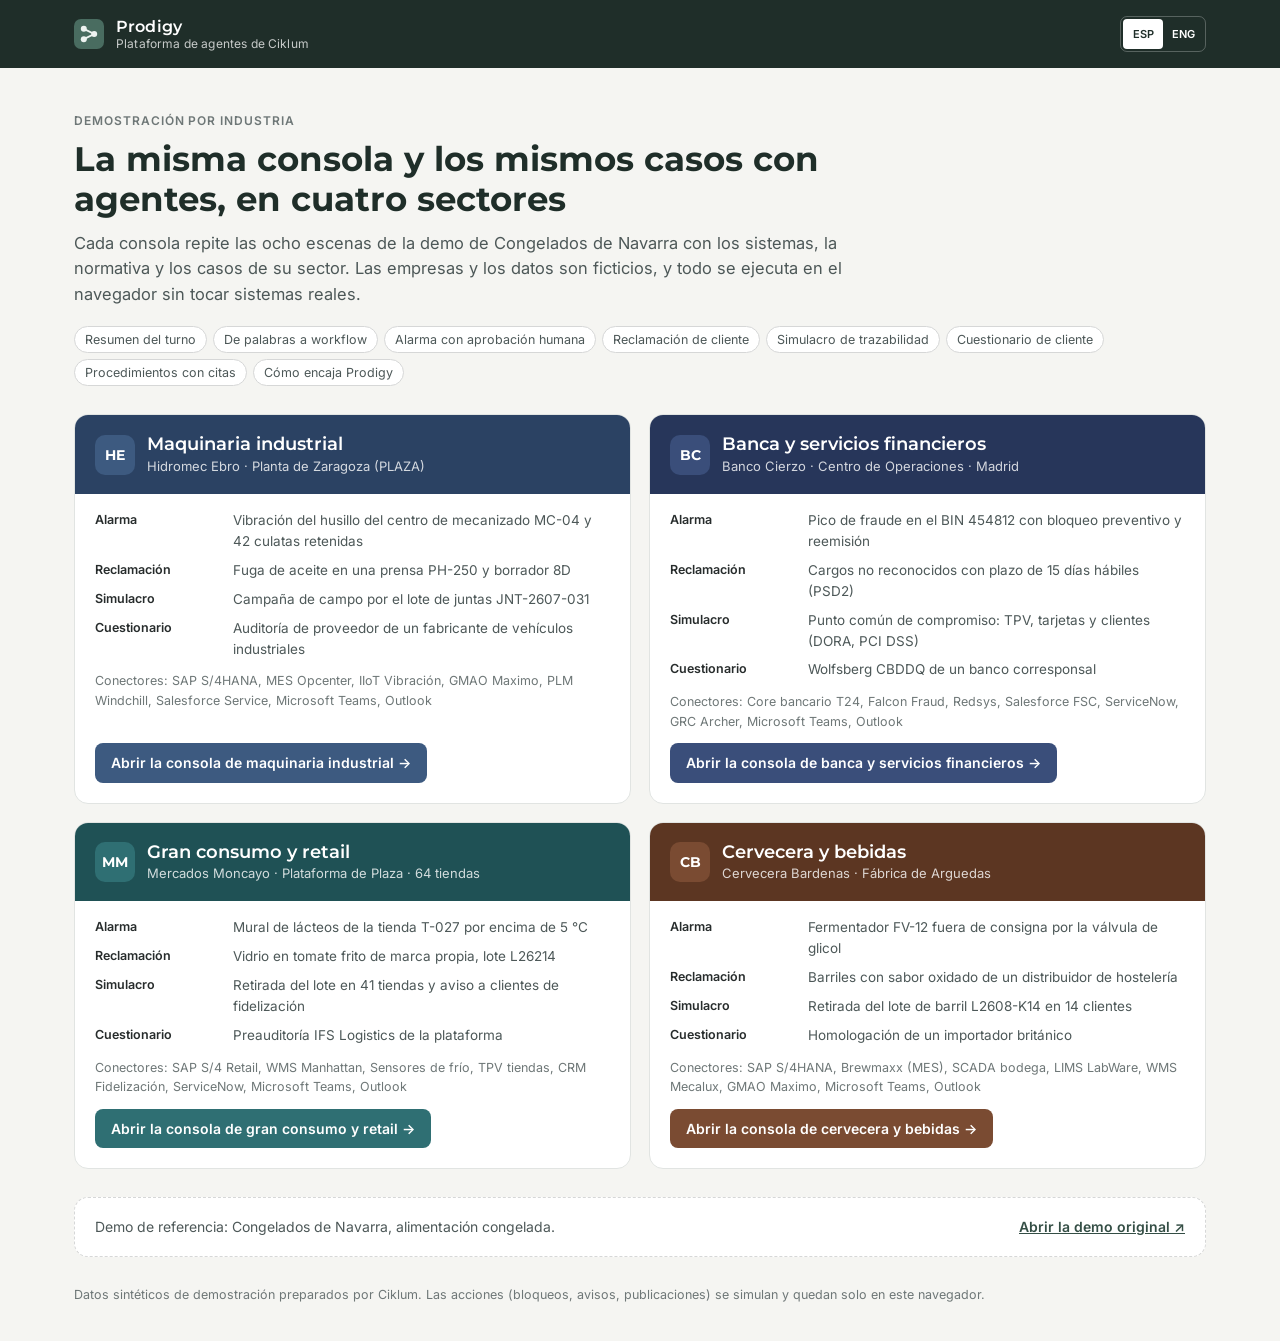
==== index.html @ 1be3459d "Publish Manuel's standalone multi-industry demo" ====
<!doctype html>
<html lang="es">
<head>
  <meta charset="utf-8">
  <meta name="viewport" content="width=device-width, initial-scale=1">
  <title>Prodigy por industria</title>
  <meta name="description" content="Cuatro consolas de Prodigy con la misma estructura y los mismos casos con agentes que la demo de Congelados de Navarra: maquinaria industrial, banca, retail y cervecera. Datos sintéticos preparados por Ciklum.">
  <meta name="theme-color" content="#344E45">
  <link rel="icon" type="image/svg+xml" href="data:image/svg+xml,%3Csvg xmlns='http://www.w3.org/2000/svg' viewBox='0 0 26 26'%3E%3Crect width='26' height='26' rx='6' fill='%23344E45'/%3E%3Cpath d='M8.5 8.5 17.5 13 8.5 17.5' fill='none' stroke='%23EEF3F1' stroke-width='1.6'/%3E%3Ccircle cx='8.5' cy='8.5' r='2.6' fill='%23EEF3F1'/%3E%3Ccircle cx='17.5' cy='13' r='2.6' fill='%23EEF3F1'/%3E%3Ccircle cx='8.5' cy='17.5' r='2.6' fill='%23EEF3F1'/%3E%3C/svg%3E">
  <link rel="preconnect" href="https://fonts.googleapis.com">
  <link rel="preconnect" href="https://fonts.gstatic.com" crossorigin>
  <link rel="stylesheet" href="https://fonts.googleapis.com/css2?family=Inter:wght@400;500;600;700&family=Montserrat:wght@500;600;700&display=swap">
  <link rel="stylesheet" href="assets/css/tokens.css">
  <style>
    * { box-sizing: border-box; }
    body { margin: 0; background: var(--bg); color: var(--ink); font: 400 15px/1.55 var(--font-body); }
    a { color: inherit; }
    .wrap { max-width: 1180px; margin: 0 auto; padding: 0 24px; }
    header.top { background: var(--cn-green-900); color: #fff; }
    header.top .wrap { display: flex; align-items: center; gap: 12px; padding-top: 16px; padding-bottom: 16px; }
    .logo { width: 30px; height: 30px; flex: none; }
    .brand { font: 600 16px/1.2 var(--font-head); letter-spacing: .01em; }
    .brand small { display: block; font: 400 12px/1.3 var(--font-body); opacity: .75; }
    .hero { padding: 44px 0 28px; }
    .kicker { font-size: 12px; font-weight: 600; letter-spacing: .08em; text-transform: uppercase; color: var(--muted); }
    h1 { font: 700 34px/1.18 var(--font-head); margin: 8px 0 12px; color: var(--cn-green-900); max-width: 820px; }
    .lead { font-size: 16.5px; color: var(--slate); max-width: 780px; margin: 0; }
    .scenes { display: flex; flex-wrap: wrap; gap: 6px; margin: 18px 0 0; padding: 0; list-style: none; }
    .scenes li { padding: 3px 10px; border: 1px solid var(--line-strong); border-radius: 999px; font-size: 12.5px; color: var(--slate); background: var(--card); }
    .grid { display: grid; grid-template-columns: repeat(2, minmax(0, 1fr)); gap: 18px; padding-bottom: 28px; }
    .ind { display: flex; flex-direction: column; background: var(--card); border: 1px solid var(--line); border-radius: 14px; overflow: hidden; }
    .ind-head { display: flex; align-items: center; gap: 12px; padding: 18px 20px; color: #fff; background: var(--c-dark); }
    .ind-av { width: 40px; height: 40px; border-radius: 10px; display: grid; place-items: center; font: 700 14px/1 var(--font-head); background: var(--c-brand); flex: none; }
    .ind-name { font: 600 18px/1.25 var(--font-head); }
    .ind-co { font-size: 13px; opacity: .8; }
    .ind-body { padding: 16px 20px 20px; display: flex; flex-direction: column; gap: 12px; flex: 1; }
    .cases { margin: 0; padding: 0; list-style: none; display: flex; flex-direction: column; gap: 8px; font-size: 13.5px; color: var(--slate); }
    .cases li { display: grid; grid-template-columns: 128px minmax(0, 1fr); gap: 10px; }
    .cases b { font-weight: 600; color: var(--ink); font-size: 12.5px; }
    .systems { font-size: 12.5px; color: var(--muted); }
    .go { margin-top: auto; align-self: flex-start; display: inline-flex; align-items: center; gap: 8px; padding: 9px 16px; border-radius: 8px; background: var(--c-brand); color: #fff; font-weight: 600; font-size: 14px; text-decoration: none; }
    .go:hover { background: var(--c-dark); }
    .go:focus-visible { outline: 3px solid var(--c-tint); outline-offset: 2px; box-shadow: 0 0 0 5px var(--c-brand); }
    .ref { display: flex; flex-wrap: wrap; align-items: center; justify-content: space-between; gap: 12px; padding: 18px 20px; margin-bottom: 28px; border: 1px dashed var(--line-strong); border-radius: 14px; background: var(--card); font-size: 14px; color: var(--slate); }
    .ref a { font-weight: 600; color: var(--cn-green-dark); }
    .langs { margin-left: auto; display: inline-flex; padding: 2px; border: 1px solid rgba(255,255,255,.25); border-radius: 7px; }
    .langs button { min-width: 40px; min-height: 30px; border: 0; border-radius: 4px; background: transparent; color: #fff; font: 600 11px/1 var(--font-body); cursor: pointer; }
    .langs button[aria-pressed="true"] { background: #fff; color: var(--cn-green-900); }
    .langs button:focus-visible { outline: 2px solid #fff; outline-offset: 2px; }
    footer { padding: 0 0 36px; font-size: 12.5px; color: var(--muted); }
    @media (max-width: 860px) {
      .grid { grid-template-columns: 1fr; }
      h1 { font-size: 26px; }
      .wrap { padding: 0 16px; }
      .cases li { grid-template-columns: 1fr; gap: 0; }
    }
  </style>
  <script src="assets/js/industries/_register.js"></script>
  <script src="assets/js/industries/maquinaria/meta.js"></script>
  <script src="assets/js/industries/banca/meta.js"></script>
  <script src="assets/js/industries/retail/meta.js"></script>
  <script src="assets/js/industries/cerveceria/meta.js"></script>
  <script src="assets/js/industries/maquinaria/en/meta.js"></script>
  <script src="assets/js/industries/banca/en/meta.js"></script>
  <script src="assets/js/industries/retail/en/meta.js"></script>
  <script src="assets/js/industries/cerveceria/en/meta.js"></script>
</head>
<body>
  <header class="top">
    <div class="wrap">
      <svg class="logo" viewBox="0 0 26 26" aria-hidden="true"><rect width="26" height="26" rx="6" fill="#496C60"/><path d="M8.5 8.5 17.5 13 8.5 17.5" fill="none" stroke="#EEF3F1" stroke-width="1.6"/><circle cx="8.5" cy="8.5" r="2.6" fill="#EEF3F1"/><circle cx="17.5" cy="13" r="2.6" fill="#EEF3F1"/><circle cx="8.5" cy="17.5" r="2.6" fill="#EEF3F1"/></svg>
      <div class="brand">Prodigy<small data-t="sub">Plataforma de agentes de Ciklum</small></div>
      <div class="langs" role="group" aria-label="Idioma / Language"><button type="button" data-lang="es" aria-pressed="true">ESP</button><button type="button" data-lang="en" aria-pressed="false">ENG</button></div>
    </div>
  </header>
  <main class="wrap">
    <section class="hero">
      <div class="kicker" data-t="kicker">Demostración por industria</div>
      <h1 data-t="h1">La misma consola y los mismos casos con agentes, en cuatro sectores</h1>
      <p class="lead" data-t="lead">Cada consola repite las ocho escenas de la demo de Congelados de Navarra con los sistemas, la normativa y los casos de su sector. Las empresas y los datos son ficticios, y todo se ejecuta en el navegador sin tocar sistemas reales.</p>
      <ul class="scenes" id="scenes" aria-label="Escenas de cada consola">
        <li>Resumen del turno</li><li>De palabras a workflow</li><li>Alarma con aprobación humana</li><li>Reclamación de cliente</li><li>Simulacro de trazabilidad</li><li>Cuestionario de cliente</li><li>Procedimientos con citas</li><li>Cómo encaja Prodigy</li>
      </ul>
    </section>
    <section class="grid" id="grid" aria-label="Industrias"></section>
    <section class="ref">
      <span data-t="ref">Demo de referencia: Congelados de Navarra, alimentación congelada.</span>
      <a href="https://giqciklum.github.io/prodigy-cn-demo/" target="_blank" rel="noopener" data-t="refa">Abrir la demo original ↗</a>
    </section>
    <footer data-t="foot">Datos sintéticos de demostración preparados por Ciklum. Las acciones (bloqueos, avisos, publicaciones) se simulan y quedan solo en este navegador.</footer>
  </main>
  <script>
    (function () {
      'use strict';
      var CASES = {
        maquinaria: [
          ['Alarma', 'Vibración del husillo del centro de mecanizado MC-04 y 42 culatas retenidas'],
          ['Reclamación', 'Fuga de aceite en una prensa PH-250 y borrador 8D'],
          ['Simulacro', 'Campaña de campo por el lote de juntas JNT-2607-031'],
          ['Cuestionario', 'Auditoría de proveedor de un fabricante de vehículos industriales']
        ],
        banca: [
          ['Alarma', 'Pico de fraude en el BIN 454812 con bloqueo preventivo y reemisión'],
          ['Reclamación', 'Cargos no reconocidos con plazo de 15 días hábiles (PSD2)'],
          ['Simulacro', 'Punto común de compromiso: TPV, tarjetas y clientes (DORA, PCI DSS)'],
          ['Cuestionario', 'Wolfsberg CBDDQ de un banco corresponsal']
        ],
        retail: [
          ['Alarma', 'Mural de lácteos de la tienda T-027 por encima de 5 °C'],
          ['Reclamación', 'Vidrio en tomate frito de marca propia, lote L26214'],
          ['Simulacro', 'Retirada del lote en 41 tiendas y aviso a clientes de fidelización'],
          ['Cuestionario', 'Preauditoría IFS Logistics de la plataforma']
        ],
        cerveceria: [
          ['Alarma', 'Fermentador FV-12 fuera de consigna por la válvula de glicol'],
          ['Reclamación', 'Barriles con sabor oxidado de un distribuidor de hostelería'],
          ['Simulacro', 'Retirada del lote de barril L2608-K14 en 14 clientes'],
          ['Cuestionario', 'Homologación de un importador británico']
        ]
      };
      var CASES_EN = {
        maquinaria: [
          ['Alarm', 'Spindle vibration on machining centre MC-04 and 42 cylinder heads on hold'],
          ['Complaint', 'Oil leak on a PH-250 press and an 8D draft'],
          ['Drill', 'Field campaign for seal batch JNT-2607-031'],
          ['Questionnaire', 'Supplier audit from an industrial vehicle manufacturer']
        ],
        banca: [
          ['Alarm', 'Fraud spike on BIN 454812 with preventive blocking and card reissue'],
          ['Complaint', 'Unrecognised card payments with a 15-business-day deadline (PSD2)'],
          ['Drill', 'Common point of compromise: terminal, cards and customers (DORA, PCI DSS)'],
          ['Questionnaire', 'Wolfsberg CBDDQ from a correspondent bank']
        ],
        retail: [
          ['Alarm', 'Dairy cabinet at store T-027 above 5 °C'],
          ['Complaint', 'Glass in own-brand tomato sauce, batch L26214'],
          ['Drill', 'Batch withdrawal from 41 stores and notice to loyalty customers'],
          ['Questionnaire', 'IFS Logistics pre-audit of the distribution centre']
        ],
        cerveceria: [
          ['Alarm', 'Fermentation vessel FV-12 off setpoint due to the glycol valve'],
          ['Complaint', 'Kegs with an oxidised taste from an on-trade distributor'],
          ['Drill', 'Recall of keg batch L2608-K14 from 14 customers'],
          ['Questionnaire', 'Supplier approval for a UK importer']
        ]
      };
      var T = {
        es: { scenes: ['Resumen del turno', 'De palabras a workflow', 'Alarma con aprobación humana', 'Reclamación de cliente', 'Simulacro de trazabilidad', 'Cuestionario de cliente', 'Procedimientos con citas', 'Cómo encaja Prodigy'], conn: 'Conectores', open: 'Abrir la consola de ' },
        en: { scenes: ['Shift summary', 'From words to workflow', 'Alarm with human approval', 'Customer complaint', 'Traceability drill', 'Customer questionnaire', 'Procedures with citations', 'How Prodigy fits'], conn: 'Connectors', open: 'Open the console for ',
          sub: 'Ciklum agent platform', kicker: 'Demo by industry', h1: 'The same console and the same agent use cases, in four sectors',
          lead: 'Each console repeats the eight scenes of the Congelados de Navarra demo with the systems, regulations and cases of its sector. Companies and data are fictitious, and everything runs in the browser without touching real systems.',
          ref: 'Reference demo: Congelados de Navarra, frozen food.', refa: 'Open the original demo ↗',
          foot: 'Synthetic demo data prepared by Ciklum. Actions (holds, notices, publications) are simulated and stay in this browser only.' }
      };
      var LANG = 'es';
      try { var qs = new URLSearchParams(location.search).get('lang'); LANG = qs === 'en' || qs === 'es' ? qs : (localStorage.getItem('prodigy-ind-lang') === 'en' ? 'en' : 'es'); localStorage.setItem('prodigy-ind-lang', LANG); } catch (e) { /* sin almacenamiento */ }
      var EN = LANG === 'en';
      document.documentElement.lang = LANG;
      if (EN) {
        document.title = 'Prodigy by industry';
        document.querySelectorAll('[data-t]').forEach(function (el) { if (T.en[el.getAttribute('data-t')]) el.textContent = T.en[el.getAttribute('data-t')]; });
        CASES = CASES_EN;
      }
      document.getElementById('scenes').innerHTML = T[LANG].scenes.map(function (x) { return '<li>' + x + '</li>'; }).join('');
      document.querySelectorAll('[data-lang]').forEach(function (b) {
        b.setAttribute('aria-pressed', String(b.getAttribute('data-lang') === LANG));
        b.addEventListener('click', function () { try { localStorage.setItem('prodigy-ind-lang', b.getAttribute('data-lang')); } catch (e) { /* */ } location.search = '?lang=' + b.getAttribute('data-lang'); });
      });
      var ORDER = ['maquinaria', 'banca', 'retail', 'cerveceria'];
      var P = window.PRODIGY_INDUSTRIES || {};
      var PE = window.PRODIGY_INDUSTRIES_EN || {};
      var esc = function (s) { return String(s).replace(/[&<>"]/g, function (c) { return { '&': '&amp;', '<': '&lt;', '>': '&gt;', '"': '&quot;' }[c]; }); };
      document.getElementById('grid').innerHTML = ORDER.filter(function (k) { return P[k] && P[k].meta; }).map(function (k) {
        var m = EN && PE[k] && PE[k].meta ? PE[k].meta : P[k].meta;
        var t = m.theme;
        return '<article class="ind" style="--c-brand:' + t.brand + ';--c-dark:' + t.dark + ';--c-tint:' + t.tint + '">'
          + '<div class="ind-head"><span class="ind-av">' + esc(m.short) + '</span><div><div class="ind-name">' + esc(m.industry) + '</div><div class="ind-co">' + esc(m.company) + ' · ' + esc(m.site) + '</div></div></div>'
          + '<div class="ind-body"><ul class="cases">' + CASES[k].map(function (c) { return '<li><b>' + esc(c[0]) + '</b><span>' + esc(c[1]) + '</span></li>'; }).join('') + '</ul>'
          + '<div class="systems">' + T[LANG].conn + ': ' + esc(m.connectors.join(', ')) + '</div>'
          + '<a class="go" href="consola.html?ind=' + k + '&lang=' + LANG + '">' + T[LANG].open + esc(EN ? m.industry : m.industry.toLowerCase()) + ' →</a></div></article>';
      }).join('');
    })();
  </script>
</body>
</html>
---- assets/css/tokens.css ----
/*
 * Prodigy · Congelados de Navarra — tokens de diseño.
 * Colores de la identidad de Congelados de Navarra (SPEC §2). No se usan
 * colores sueltos fuera de este fichero: los derivados son mezclas de estos.
 */
:root {
  /* Marca */
  --cn-green: #496C60;
  --cn-green-dark: #344E45;
  --cn-green-900: #1F2E29;
  --cn-green-50: #EEF3F1;
  --cn-red: #BD3632;
  --cn-red-50: #FBEDEC;

  /* Estado */
  --amber: #A8651A;
  --amber-50: #FBF3E6;
  --ok: #2F7D5B;
  --ok-50: #EAF5EF;

  /* Neutros */
  --ink: #272C2C;
  --slate: #4D5858;
  --muted: #6E7777;
  --line: #E1E4E2;
  --bg: #F5F5F2;
  --card: #FFFFFF;

  /* Derivados (solo mezclas de los tokens anteriores) */
  --cn-green-100: color-mix(in srgb, var(--cn-green) 13%, var(--card));
  --cn-green-200: color-mix(in srgb, var(--cn-green) 30%, var(--card));
  --red-100: color-mix(in srgb, var(--cn-red) 13%, var(--card));
  --red-200: color-mix(in srgb, var(--cn-red) 32%, var(--card));
  --amber-200: color-mix(in srgb, var(--amber) 32%, var(--card));
  --ok-200: color-mix(in srgb, var(--ok) 32%, var(--card));
  --line-strong: color-mix(in srgb, var(--ink) 19%, var(--card));
  --line-soft: color-mix(in srgb, var(--line) 60%, var(--card));
  --bg-sunken: color-mix(in srgb, var(--bg) 62%, var(--line));
  --hover: color-mix(in srgb, var(--cn-green) 5%, var(--card));
  --scrim: color-mix(in srgb, var(--cn-green-900) 46%, transparent);

  /* Sobre el verde oscuro de la barra lateral */
  --on-dark: var(--card);
  --on-dark-2: color-mix(in srgb, var(--card) 76%, var(--cn-green-dark));
  --on-dark-3: color-mix(in srgb, var(--card) 54%, var(--cn-green-dark));
  --dark-hover: color-mix(in srgb, var(--card) 7%, var(--cn-green-dark));
  --dark-active: color-mix(in srgb, var(--card) 13%, var(--cn-green-dark));
  --dark-line: color-mix(in srgb, var(--card) 14%, var(--cn-green-dark));

  /* Tipografía */
  --font-head: 'Montserrat', system-ui, -apple-system, 'Segoe UI', Roboto, sans-serif;
  --font-body: 'Inter', system-ui, -apple-system, 'Segoe UI', Roboto, sans-serif;
  --font-mono: ui-monospace, 'SF Mono', SFMono-Regular, Menlo, Consolas, 'Liberation Mono', monospace;
  --fs-xs: 11.5px;
  --fs-sm: 12.5px;
  --fs-base: 14px;
  --fs-md: 15px;
  --fs-lg: 17px;
  --fs-xl: 20px;
  --fs-2xl: 24px;
  --fs-3xl: 30px;

  /* Espaciado (múltiplos de 4) */
  --s-1: 4px;
  --s-2: 8px;
  --s-3: 12px;
  --s-4: 16px;
  --s-5: 20px;
  --s-6: 24px;
  --s-8: 32px;
  --s-10: 40px;
  --s-12: 48px;

  /* Radios, sombras, foco */
  --r-sm: 4px;
  --r: 6px;
  --r-lg: 8px;
  --r-xl: 10px;
  --r-pill: 999px;
  --shadow-1: 0 1px 2px color-mix(in srgb, var(--cn-green-900) 6%, transparent);
  --shadow-2: 0 2px 6px color-mix(in srgb, var(--cn-green-900) 8%, transparent),
              0 14px 36px color-mix(in srgb, var(--cn-green-900) 14%, transparent);
  --focus-ring: 0 0 0 3px color-mix(in srgb, var(--cn-green) 32%, transparent);

  /* Estructura */
  --sidebar-w: 248px;
  --topbar-h: 56px;
  --content-max: 1440px;
  --presenter-w: 344px;
  --ease: cubic-bezier(.2, .7, .2, 1);
}
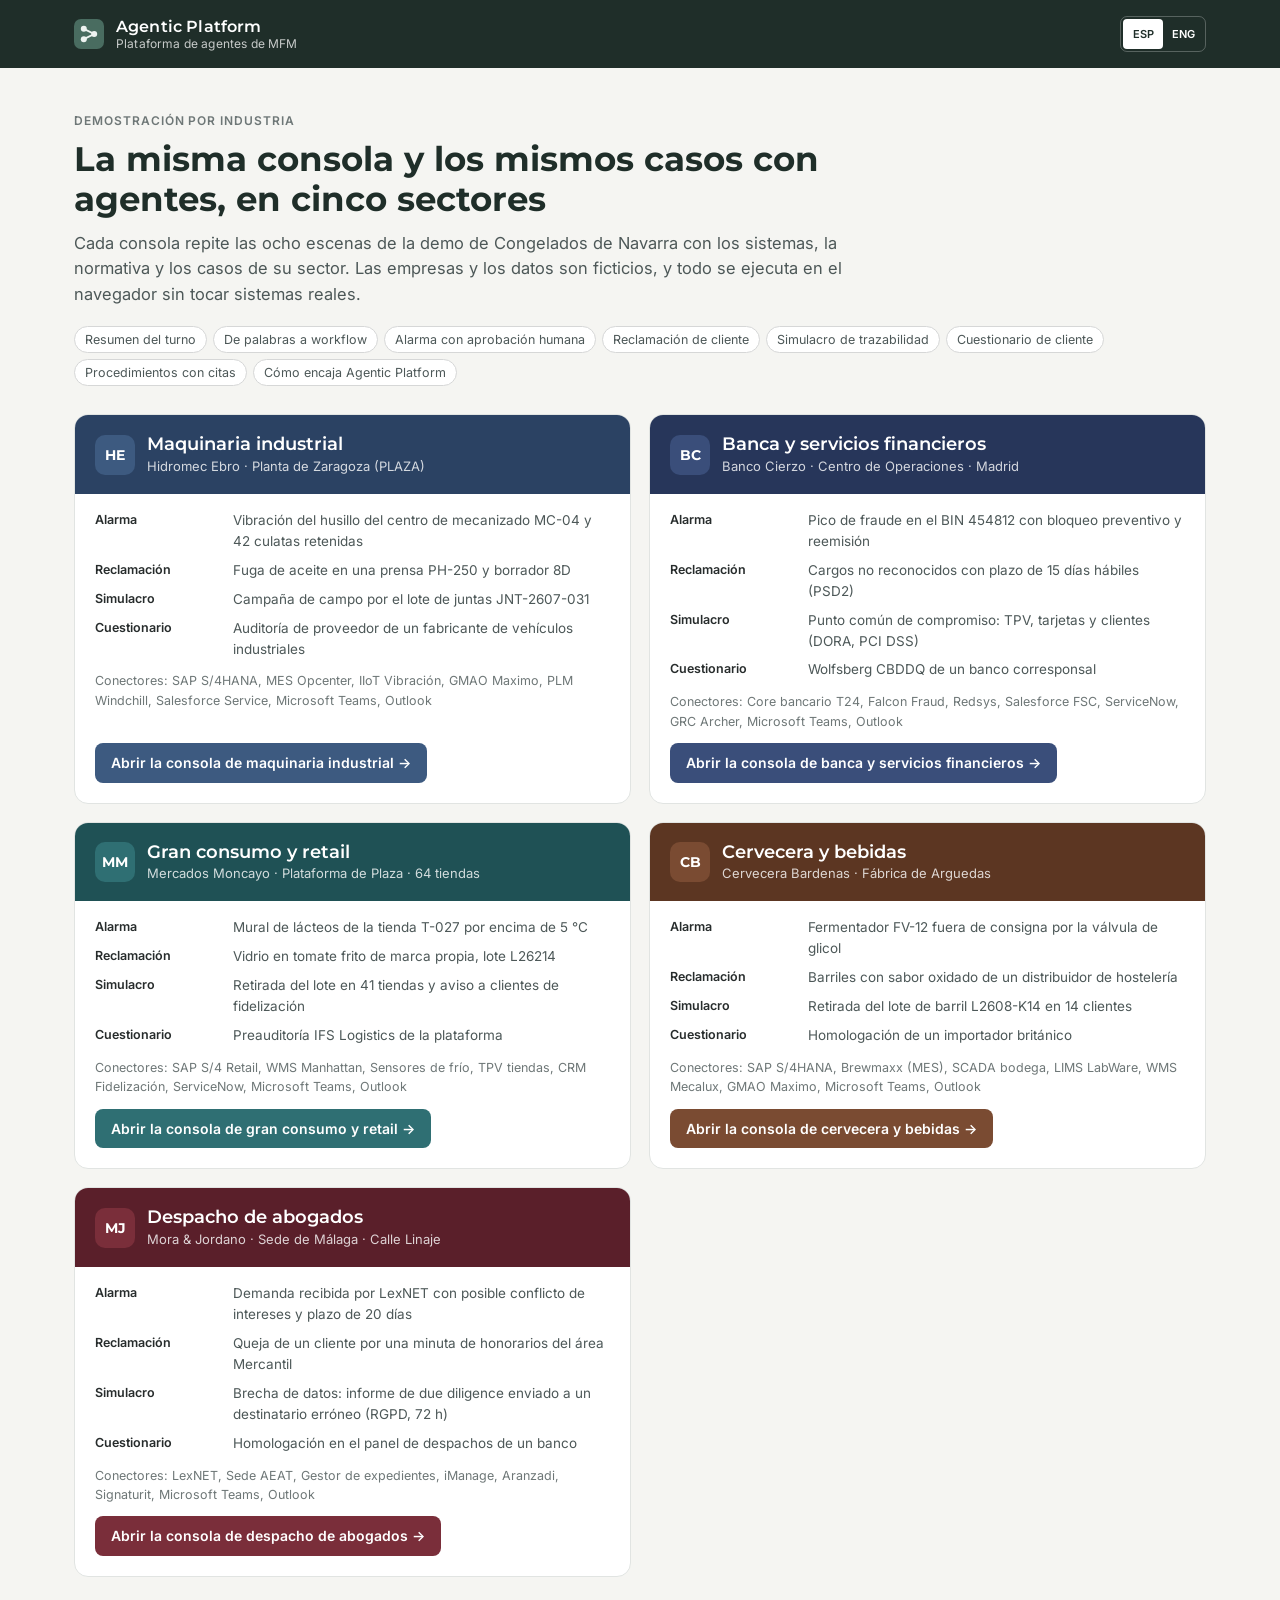
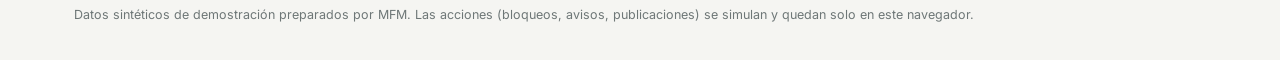
==== commit 9702d48a: "Publish Manuel law firm scenario and current industry demos" ====
--- a/index.html
+++ b/index.html
@@ -3,8 +3,8 @@
 <head>
   <meta charset="utf-8">
   <meta name="viewport" content="width=device-width, initial-scale=1">
-  <title>Prodigy por industria</title>
-  <meta name="description" content="Cuatro consolas de Prodigy con la misma estructura y los mismos casos con agentes que la demo de Congelados de Navarra: maquinaria industrial, banca, retail y cervecera. Datos sintéticos preparados por Ciklum.">
+  <title>Agentic Platform por industria</title>
+  <meta name="description" content="Cinco consolas de Agentic Platform con la misma estructura y los mismos casos con agentes que la demo de Congelados de Navarra: maquinaria industrial, banca, retail, cervecera y despacho de abogados. Datos sintéticos preparados por MFM.">
   <meta name="theme-color" content="#344E45">
   <link rel="icon" type="image/svg+xml" href="data:image/svg+xml,%3Csvg xmlns='http://www.w3.org/2000/svg' viewBox='0 0 26 26'%3E%3Crect width='26' height='26' rx='6' fill='%23344E45'/%3E%3Cpath d='M8.5 8.5 17.5 13 8.5 17.5' fill='none' stroke='%23EEF3F1' stroke-width='1.6'/%3E%3Ccircle cx='8.5' cy='8.5' r='2.6' fill='%23EEF3F1'/%3E%3Ccircle cx='17.5' cy='13' r='2.6' fill='%23EEF3F1'/%3E%3Ccircle cx='8.5' cy='17.5' r='2.6' fill='%23EEF3F1'/%3E%3C/svg%3E">
   <link rel="preconnect" href="https://fonts.googleapis.com">
@@ -60,34 +60,32 @@
   <script src="assets/js/industries/banca/meta.js"></script>
   <script src="assets/js/industries/retail/meta.js"></script>
   <script src="assets/js/industries/cerveceria/meta.js"></script>
+  <script src="assets/js/industries/abogados/meta.js"></script>
   <script src="assets/js/industries/maquinaria/en/meta.js"></script>
   <script src="assets/js/industries/banca/en/meta.js"></script>
   <script src="assets/js/industries/retail/en/meta.js"></script>
   <script src="assets/js/industries/cerveceria/en/meta.js"></script>
+  <script src="assets/js/industries/abogados/en/meta.js"></script>
 </head>
 <body>
   <header class="top">
     <div class="wrap">
       <svg class="logo" viewBox="0 0 26 26" aria-hidden="true"><rect width="26" height="26" rx="6" fill="#496C60"/><path d="M8.5 8.5 17.5 13 8.5 17.5" fill="none" stroke="#EEF3F1" stroke-width="1.6"/><circle cx="8.5" cy="8.5" r="2.6" fill="#EEF3F1"/><circle cx="17.5" cy="13" r="2.6" fill="#EEF3F1"/><circle cx="8.5" cy="17.5" r="2.6" fill="#EEF3F1"/></svg>
-      <div class="brand">Prodigy<small data-t="sub">Plataforma de agentes de Ciklum</small></div>
+      <div class="brand">Agentic Platform<small data-t="sub">Plataforma de agentes de MFM</small></div>
       <div class="langs" role="group" aria-label="Idioma / Language"><button type="button" data-lang="es" aria-pressed="true">ESP</button><button type="button" data-lang="en" aria-pressed="false">ENG</button></div>
     </div>
   </header>
   <main class="wrap">
     <section class="hero">
       <div class="kicker" data-t="kicker">Demostración por industria</div>
-      <h1 data-t="h1">La misma consola y los mismos casos con agentes, en cuatro sectores</h1>
+      <h1 data-t="h1">La misma consola y los mismos casos con agentes, en cinco sectores</h1>
       <p class="lead" data-t="lead">Cada consola repite las ocho escenas de la demo de Congelados de Navarra con los sistemas, la normativa y los casos de su sector. Las empresas y los datos son ficticios, y todo se ejecuta en el navegador sin tocar sistemas reales.</p>
       <ul class="scenes" id="scenes" aria-label="Escenas de cada consola">
-        <li>Resumen del turno</li><li>De palabras a workflow</li><li>Alarma con aprobación humana</li><li>Reclamación de cliente</li><li>Simulacro de trazabilidad</li><li>Cuestionario de cliente</li><li>Procedimientos con citas</li><li>Cómo encaja Prodigy</li>
+        <li>Resumen del turno</li><li>De palabras a workflow</li><li>Alarma con aprobación humana</li><li>Reclamación de cliente</li><li>Simulacro de trazabilidad</li><li>Cuestionario de cliente</li><li>Procedimientos con citas</li><li>Cómo encaja Agentic Platform</li>
       </ul>
     </section>
     <section class="grid" id="grid" aria-label="Industrias"></section>
-    <section class="ref">
-      <span data-t="ref">Demo de referencia: Congelados de Navarra, alimentación congelada.</span>
-      <a href="https://giqciklum.github.io/prodigy-cn-demo/" target="_blank" rel="noopener" data-t="refa">Abrir la demo original ↗</a>
-    </section>
-    <footer data-t="foot">Datos sintéticos de demostración preparados por Ciklum. Las acciones (bloqueos, avisos, publicaciones) se simulan y quedan solo en este navegador.</footer>
+    <footer data-t="foot">Datos sintéticos de demostración preparados por MFM. Las acciones (bloqueos, avisos, publicaciones) se simulan y quedan solo en este navegador.</footer>
   </main>
   <script>
     (function () {
@@ -116,6 +114,12 @@
           ['Reclamación', 'Barriles con sabor oxidado de un distribuidor de hostelería'],
           ['Simulacro', 'Retirada del lote de barril L2608-K14 en 14 clientes'],
           ['Cuestionario', 'Homologación de un importador británico']
+        ],
+        abogados: [
+          ['Alarma', 'Demanda recibida por LexNET con posible conflicto de intereses y plazo de 20 días'],
+          ['Reclamación', 'Queja de un cliente por una minuta de honorarios del área Mercantil'],
+          ['Simulacro', 'Brecha de datos: informe de due diligence enviado a un destinatario erróneo (RGPD, 72 h)'],
+          ['Cuestionario', 'Homologación en el panel de despachos de un banco']
         ]
       };
       var CASES_EN = {
@@ -142,33 +146,39 @@
           ['Complaint', 'Kegs with an oxidised taste from an on-trade distributor'],
           ['Drill', 'Recall of keg batch L2608-K14 from 14 customers'],
           ['Questionnaire', 'Supplier approval for a UK importer']
+        ],
+        abogados: [
+          ['Alarm', 'Claim served via LexNET with a possible conflict of interest and a 20-day deadline'],
+          ['Complaint', 'Client complaint about a Corporate fee note'],
+          ['Drill', 'Data breach: due diligence report sent to the wrong recipient (GDPR, 72 h)'],
+          ['Questionnaire', 'Onboarding to a bank’s panel of law firms']
         ]
       };
       var T = {
-        es: { scenes: ['Resumen del turno', 'De palabras a workflow', 'Alarma con aprobación humana', 'Reclamación de cliente', 'Simulacro de trazabilidad', 'Cuestionario de cliente', 'Procedimientos con citas', 'Cómo encaja Prodigy'], conn: 'Conectores', open: 'Abrir la consola de ' },
-        en: { scenes: ['Shift summary', 'From words to workflow', 'Alarm with human approval', 'Customer complaint', 'Traceability drill', 'Customer questionnaire', 'Procedures with citations', 'How Prodigy fits'], conn: 'Connectors', open: 'Open the console for ',
-          sub: 'Ciklum agent platform', kicker: 'Demo by industry', h1: 'The same console and the same agent use cases, in four sectors',
+        es: { scenes: ['Resumen del turno', 'De palabras a workflow', 'Alarma con aprobación humana', 'Reclamación de cliente', 'Simulacro de trazabilidad', 'Cuestionario de cliente', 'Procedimientos con citas', 'Cómo encaja Agentic Platform'], conn: 'Conectores', open: 'Abrir la consola de ' },
+        en: { scenes: ['Shift summary', 'From words to workflow', 'Alarm with human approval', 'Customer complaint', 'Traceability drill', 'Customer questionnaire', 'Procedures with citations', 'How Agentic Platform fits'], conn: 'Connectors', open: 'Open the console for ',
+          sub: 'MFM agent platform', kicker: 'Demo by industry', h1: 'The same console and the same agent use cases, in five sectors',
           lead: 'Each console repeats the eight scenes of the Congelados de Navarra demo with the systems, regulations and cases of its sector. Companies and data are fictitious, and everything runs in the browser without touching real systems.',
           ref: 'Reference demo: Congelados de Navarra, frozen food.', refa: 'Open the original demo ↗',
-          foot: 'Synthetic demo data prepared by Ciklum. Actions (holds, notices, publications) are simulated and stay in this browser only.' }
+          foot: 'Synthetic demo data prepared by MFM. Actions (holds, notices, publications) are simulated and stay in this browser only.' }
       };
       var LANG = 'es';
-      try { var qs = new URLSearchParams(location.search).get('lang'); LANG = qs === 'en' || qs === 'es' ? qs : (localStorage.getItem('prodigy-ind-lang') === 'en' ? 'en' : 'es'); localStorage.setItem('prodigy-ind-lang', LANG); } catch (e) { /* sin almacenamiento */ }
+      try { var qs = new URLSearchParams(location.search).get('lang'); LANG = qs === 'en' || qs === 'es' ? qs : (localStorage.getItem('agentic-ind-lang') === 'en' ? 'en' : 'es'); localStorage.setItem('agentic-ind-lang', LANG); } catch (e) { /* sin almacenamiento */ }
       var EN = LANG === 'en';
       document.documentElement.lang = LANG;
       if (EN) {
-        document.title = 'Prodigy by industry';
+        document.title = 'Agentic Platform by industry';
         document.querySelectorAll('[data-t]').forEach(function (el) { if (T.en[el.getAttribute('data-t')]) el.textContent = T.en[el.getAttribute('data-t')]; });
         CASES = CASES_EN;
       }
       document.getElementById('scenes').innerHTML = T[LANG].scenes.map(function (x) { return '<li>' + x + '</li>'; }).join('');
       document.querySelectorAll('[data-lang]').forEach(function (b) {
         b.setAttribute('aria-pressed', String(b.getAttribute('data-lang') === LANG));
-        b.addEventListener('click', function () { try { localStorage.setItem('prodigy-ind-lang', b.getAttribute('data-lang')); } catch (e) { /* */ } location.search = '?lang=' + b.getAttribute('data-lang'); });
+        b.addEventListener('click', function () { try { localStorage.setItem('agentic-ind-lang', b.getAttribute('data-lang')); } catch (e) { /* */ } location.search = '?lang=' + b.getAttribute('data-lang'); });
       });
-      var ORDER = ['maquinaria', 'banca', 'retail', 'cerveceria'];
-      var P = window.PRODIGY_INDUSTRIES || {};
-      var PE = window.PRODIGY_INDUSTRIES_EN || {};
+      var ORDER = ['maquinaria', 'banca', 'retail', 'cerveceria', 'abogados'];
+      var P = window.AGENTIC_INDUSTRIES || {};
+      var PE = window.AGENTIC_INDUSTRIES_EN || {};
       var esc = function (s) { return String(s).replace(/[&<>"]/g, function (c) { return { '&': '&amp;', '<': '&lt;', '>': '&gt;', '"': '&quot;' }[c]; }); };
       document.getElementById('grid').innerHTML = ORDER.filter(function (k) { return P[k] && P[k].meta; }).map(function (k) {
         var m = EN && PE[k] && PE[k].meta ? PE[k].meta : P[k].meta;
--- a/assets/css/tokens.css
+++ b/assets/css/tokens.css
@@ -1,5 +1,5 @@
 /*
- * Prodigy · Congelados de Navarra — tokens de diseño.
+ * Agentic Platform · Congelados de Navarra — tokens de diseño.
  * Colores de la identidad de Congelados de Navarra (SPEC §2). No se usan
  * colores sueltos fuera de este fichero: los derivados son mezclas de estos.
  */
